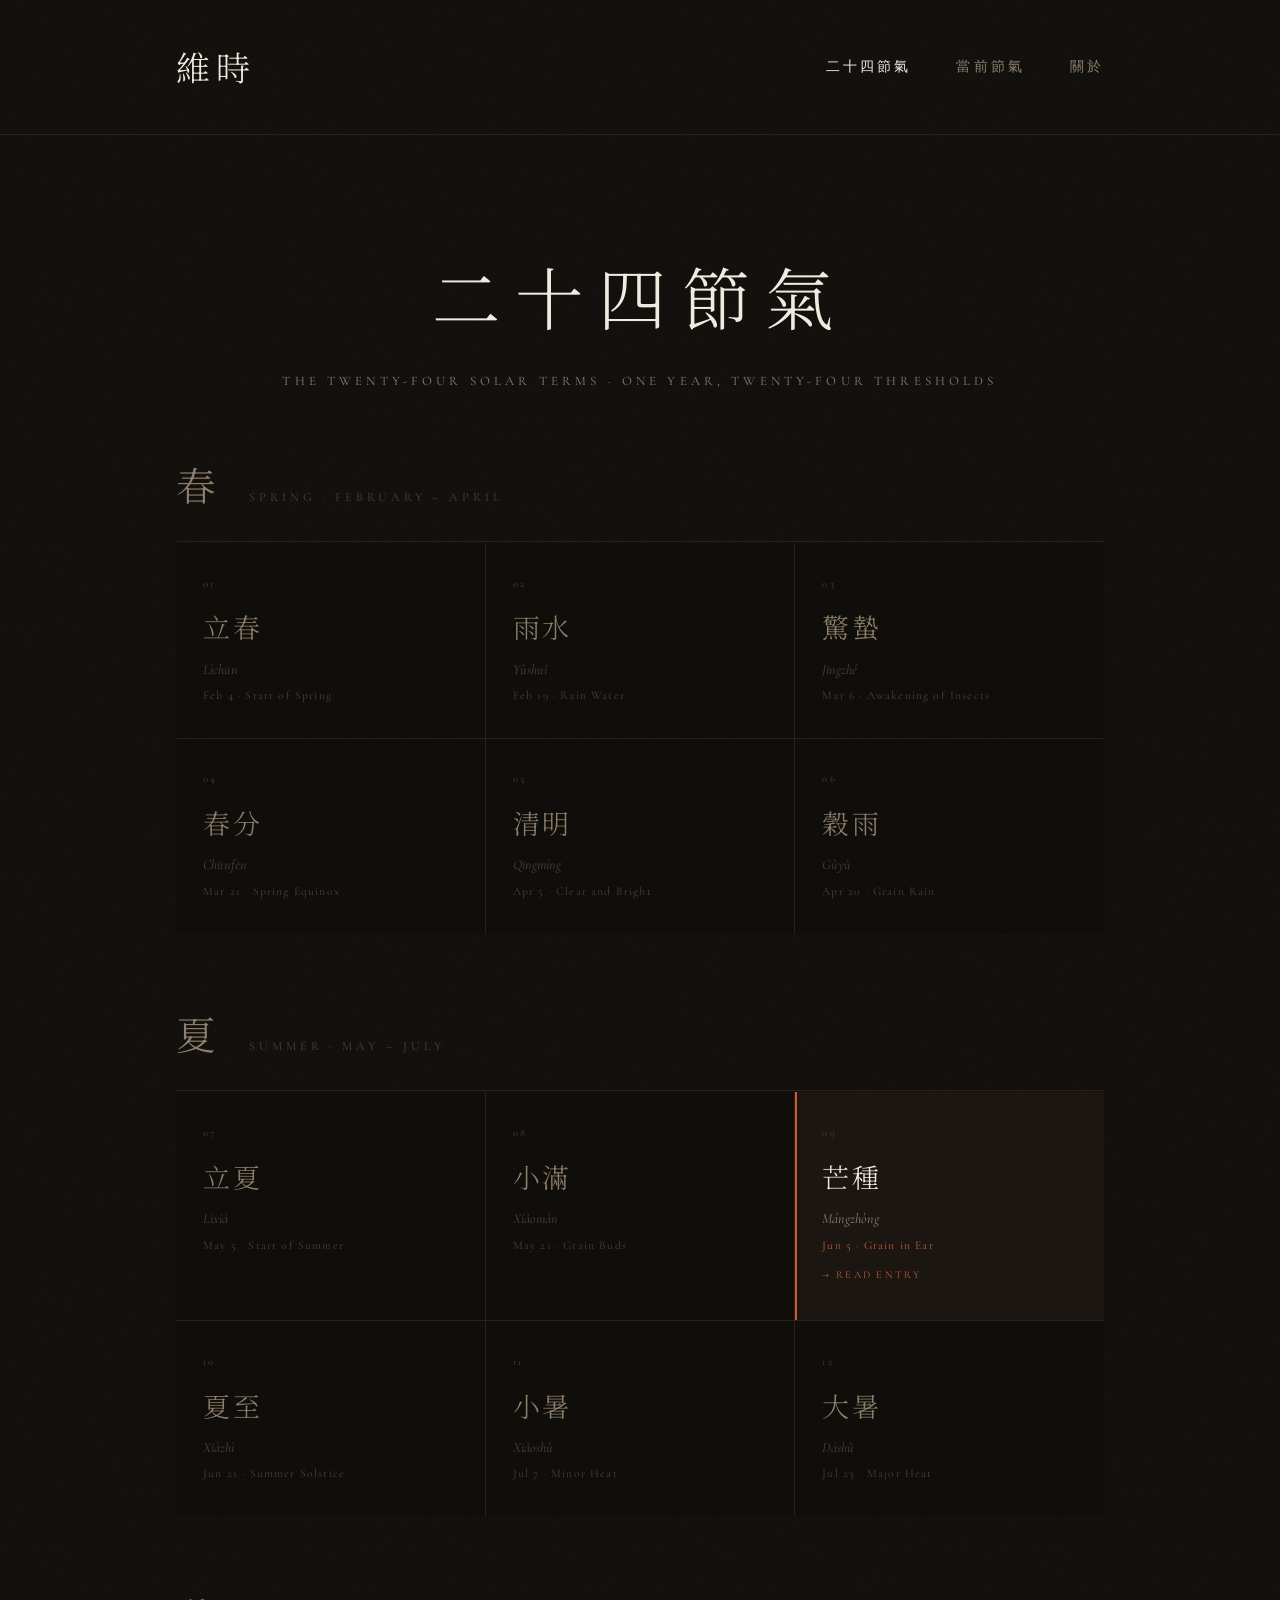
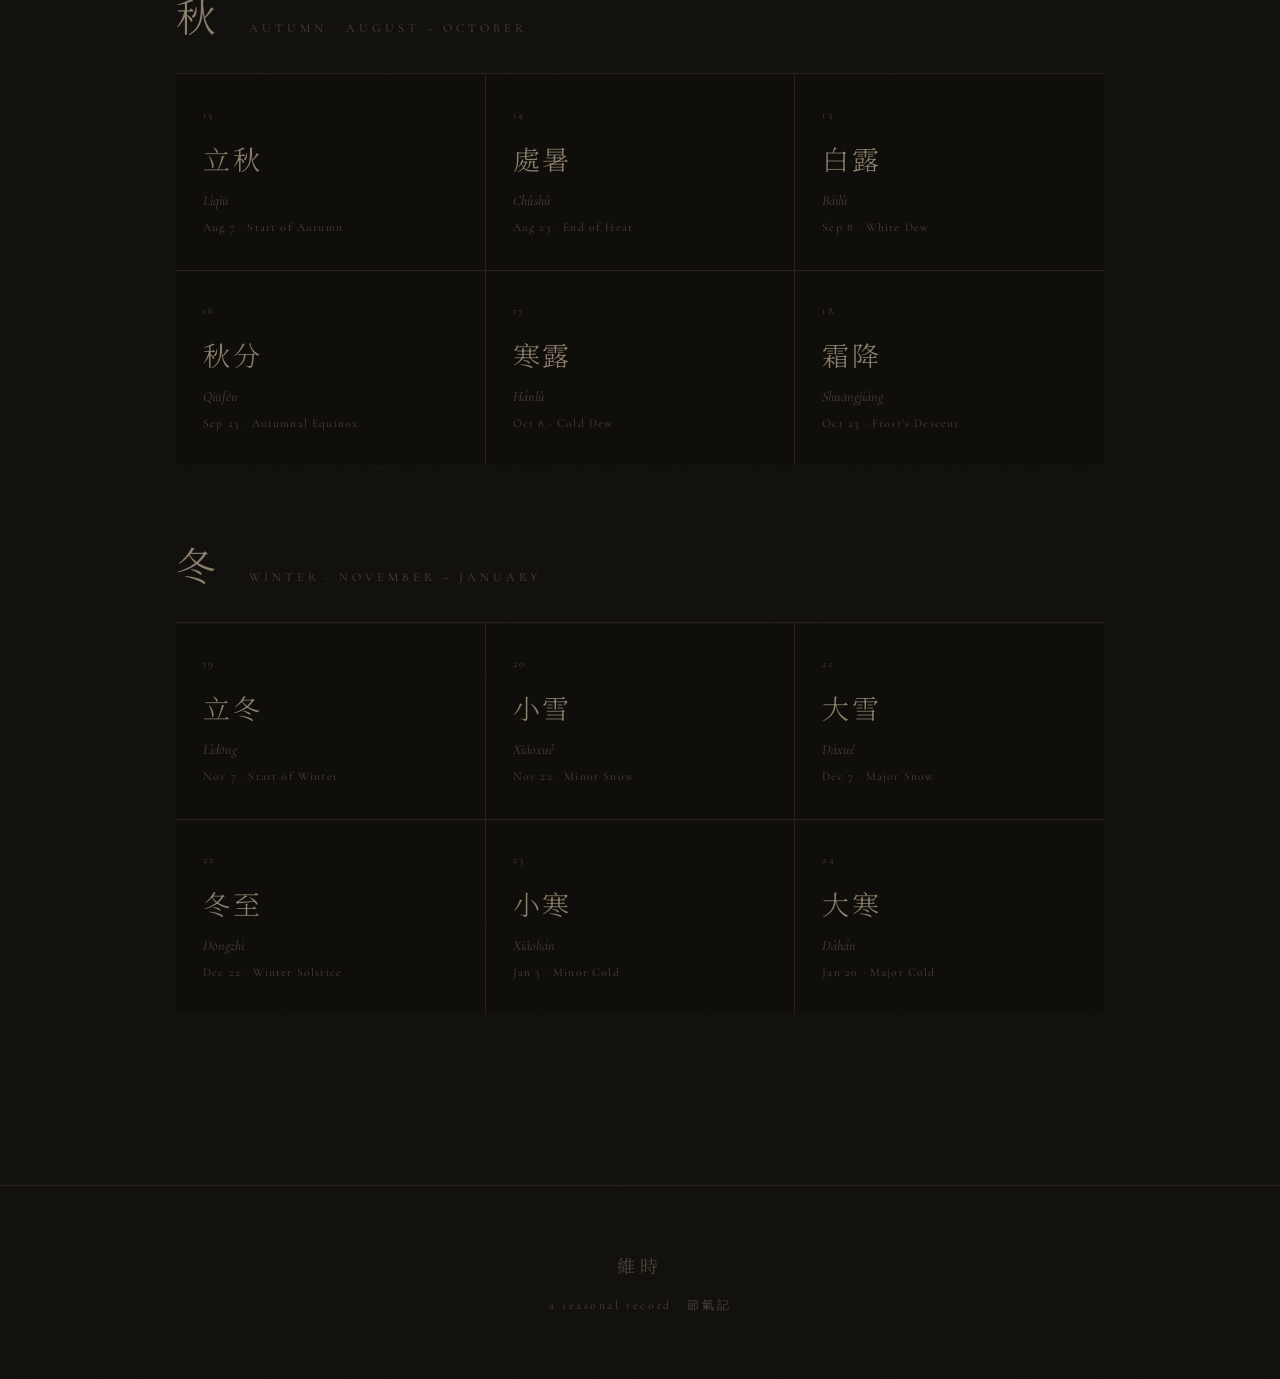
==== jieqi.html @ 2a34533d "found: 維時 — founding build of the seasonal almanac site Landing page, 芒種 entry (duck congee, TCM not" ====
<!DOCTYPE html>
<html lang="zh-Hant">
<head>
  <meta charset="UTF-8">
  <meta name="viewport" content="width=device-width, initial-scale=1.0">
  <title>二十四節氣 — 維時</title>
  <link rel="preconnect" href="https://fonts.googleapis.com">
  <link rel="preconnect" href="https://fonts.gstatic.com" crossorigin>
  <link href="https://fonts.googleapis.com/css2?family=Cormorant+Garamond:ital,wght@0,300;0,400;0,600;1,300;1,400;1,600&family=Noto+Serif+SC:wght@300;400&display=swap" rel="stylesheet">
  <link rel="stylesheet" href="css/main.css">
</head>
<body>

  <header class="site-header">
    <div class="site-header__inner">
      <a href="index.html" class="site-logo">維時</a>
      <nav class="site-nav">
        <a href="jieqi.html" class="active">二十四節氣</a>
        <a href="mangzhong.html">當前節氣</a>
        <a href="#">關於</a>
      </nav>
    </div>
  </header>

  <main>
    <div class="container--wide">

      <div class="jieqi-page-header">
        <h1>二十四節氣</h1>
        <div class="jieqi-page-header-sub">The twenty-four solar terms &middot; one year, twenty-four thresholds</div>
      </div>

      <div class="jieqi-index">

        <!-- SPRING -->
        <div class="season-block">
          <div class="season-block__header">
            <span class="season-block__zh">春</span>
            <span class="season-block__en">Spring &middot; February – April</span>
          </div>
          <div class="jieqi-grid">

            <div class="jieqi-item jieqi-item--quiet">
              <div class="jieqi-item__num">01</div>
              <span class="jieqi-item__zh">立春</span>
              <span class="jieqi-item__pinyin">Lìchūn</span>
              <span class="jieqi-item__date">Feb 4 &middot; Start of Spring</span>
            </div>

            <div class="jieqi-item jieqi-item--quiet">
              <div class="jieqi-item__num">02</div>
              <span class="jieqi-item__zh">雨水</span>
              <span class="jieqi-item__pinyin">Yǔshuǐ</span>
              <span class="jieqi-item__date">Feb 19 &middot; Rain Water</span>
            </div>

            <div class="jieqi-item jieqi-item--quiet">
              <div class="jieqi-item__num">03</div>
              <span class="jieqi-item__zh">驚蟄</span>
              <span class="jieqi-item__pinyin">Jīngzhé</span>
              <span class="jieqi-item__date">Mar 6 &middot; Awakening of Insects</span>
            </div>

            <div class="jieqi-item jieqi-item--quiet">
              <div class="jieqi-item__num">04</div>
              <span class="jieqi-item__zh">春分</span>
              <span class="jieqi-item__pinyin">Chūnfēn</span>
              <span class="jieqi-item__date">Mar 21 &middot; Spring Equinox</span>
            </div>

            <div class="jieqi-item jieqi-item--quiet">
              <div class="jieqi-item__num">05</div>
              <span class="jieqi-item__zh">清明</span>
              <span class="jieqi-item__pinyin">Qīngmíng</span>
              <span class="jieqi-item__date">Apr 5 &middot; Clear and Bright</span>
            </div>

            <div class="jieqi-item jieqi-item--quiet">
              <div class="jieqi-item__num">06</div>
              <span class="jieqi-item__zh">穀雨</span>
              <span class="jieqi-item__pinyin">Gǔyǔ</span>
              <span class="jieqi-item__date">Apr 20 &middot; Grain Rain</span>
            </div>

          </div>
        </div>

        <!-- SUMMER -->
        <div class="season-block">
          <div class="season-block__header">
            <span class="season-block__zh">夏</span>
            <span class="season-block__en">Summer &middot; May – July</span>
          </div>
          <div class="jieqi-grid">

            <div class="jieqi-item jieqi-item--quiet">
              <div class="jieqi-item__num">07</div>
              <span class="jieqi-item__zh">立夏</span>
              <span class="jieqi-item__pinyin">Lìxià</span>
              <span class="jieqi-item__date">May 5 &middot; Start of Summer</span>
            </div>

            <div class="jieqi-item jieqi-item--quiet">
              <div class="jieqi-item__num">08</div>
              <span class="jieqi-item__zh">小滿</span>
              <span class="jieqi-item__pinyin">Xiǎomǎn</span>
              <span class="jieqi-item__date">May 21 &middot; Grain Buds</span>
            </div>

            <!-- CURRENT — has entry -->
            <a href="mangzhong.html" class="jieqi-item jieqi-item--active">
              <div class="jieqi-item__num">09</div>
              <span class="jieqi-item__zh">芒種</span>
              <span class="jieqi-item__pinyin">Mángzhòng</span>
              <span class="jieqi-item__date">Jun 5 &middot; Grain in Ear</span>
              <span class="jieqi-item__badge">&#x2192; read entry</span>
            </a>

            <div class="jieqi-item jieqi-item--quiet">
              <div class="jieqi-item__num">10</div>
              <span class="jieqi-item__zh">夏至</span>
              <span class="jieqi-item__pinyin">Xiàzhì</span>
              <span class="jieqi-item__date">Jun 21 &middot; Summer Solstice</span>
            </div>

            <div class="jieqi-item jieqi-item--quiet">
              <div class="jieqi-item__num">11</div>
              <span class="jieqi-item__zh">小暑</span>
              <span class="jieqi-item__pinyin">Xiǎoshǔ</span>
              <span class="jieqi-item__date">Jul 7 &middot; Minor Heat</span>
            </div>

            <div class="jieqi-item jieqi-item--quiet">
              <div class="jieqi-item__num">12</div>
              <span class="jieqi-item__zh">大暑</span>
              <span class="jieqi-item__pinyin">Dàshǔ</span>
              <span class="jieqi-item__date">Jul 23 &middot; Major Heat</span>
            </div>

          </div>
        </div>

        <!-- AUTUMN -->
        <div class="season-block">
          <div class="season-block__header">
            <span class="season-block__zh">秋</span>
            <span class="season-block__en">Autumn &middot; August – October</span>
          </div>
          <div class="jieqi-grid">

            <div class="jieqi-item jieqi-item--quiet">
              <div class="jieqi-item__num">13</div>
              <span class="jieqi-item__zh">立秋</span>
              <span class="jieqi-item__pinyin">Lìqiū</span>
              <span class="jieqi-item__date">Aug 7 &middot; Start of Autumn</span>
            </div>

            <div class="jieqi-item jieqi-item--quiet">
              <div class="jieqi-item__num">14</div>
              <span class="jieqi-item__zh">處暑</span>
              <span class="jieqi-item__pinyin">Chǔshǔ</span>
              <span class="jieqi-item__date">Aug 23 &middot; End of Heat</span>
            </div>

            <div class="jieqi-item jieqi-item--quiet">
              <div class="jieqi-item__num">15</div>
              <span class="jieqi-item__zh">白露</span>
              <span class="jieqi-item__pinyin">Báilù</span>
              <span class="jieqi-item__date">Sep 8 &middot; White Dew</span>
            </div>

            <div class="jieqi-item jieqi-item--quiet">
              <div class="jieqi-item__num">16</div>
              <span class="jieqi-item__zh">秋分</span>
              <span class="jieqi-item__pinyin">Qiūfēn</span>
              <span class="jieqi-item__date">Sep 23 &middot; Autumnal Equinox</span>
            </div>

            <div class="jieqi-item jieqi-item--quiet">
              <div class="jieqi-item__num">17</div>
              <span class="jieqi-item__zh">寒露</span>
              <span class="jieqi-item__pinyin">Hánlù</span>
              <span class="jieqi-item__date">Oct 8 &middot; Cold Dew</span>
            </div>

            <div class="jieqi-item jieqi-item--quiet">
              <div class="jieqi-item__num">18</div>
              <span class="jieqi-item__zh">霜降</span>
              <span class="jieqi-item__pinyin">Shuāngjiàng</span>
              <span class="jieqi-item__date">Oct 23 &middot; Frost's Descent</span>
            </div>

          </div>
        </div>

        <!-- WINTER -->
        <div class="season-block">
          <div class="season-block__header">
            <span class="season-block__zh">冬</span>
            <span class="season-block__en">Winter &middot; November – January</span>
          </div>
          <div class="jieqi-grid">

            <div class="jieqi-item jieqi-item--quiet">
              <div class="jieqi-item__num">19</div>
              <span class="jieqi-item__zh">立冬</span>
              <span class="jieqi-item__pinyin">Lìdōng</span>
              <span class="jieqi-item__date">Nov 7 &middot; Start of Winter</span>
            </div>

            <div class="jieqi-item jieqi-item--quiet">
              <div class="jieqi-item__num">20</div>
              <span class="jieqi-item__zh">小雪</span>
              <span class="jieqi-item__pinyin">Xiǎoxuě</span>
              <span class="jieqi-item__date">Nov 22 &middot; Minor Snow</span>
            </div>

            <div class="jieqi-item jieqi-item--quiet">
              <div class="jieqi-item__num">21</div>
              <span class="jieqi-item__zh">大雪</span>
              <span class="jieqi-item__pinyin">Dàxuě</span>
              <span class="jieqi-item__date">Dec 7 &middot; Major Snow</span>
            </div>

            <div class="jieqi-item jieqi-item--quiet">
              <div class="jieqi-item__num">22</div>
              <span class="jieqi-item__zh">冬至</span>
              <span class="jieqi-item__pinyin">Dōngzhì</span>
              <span class="jieqi-item__date">Dec 22 &middot; Winter Solstice</span>
            </div>

            <div class="jieqi-item jieqi-item--quiet">
              <div class="jieqi-item__num">23</div>
              <span class="jieqi-item__zh">小寒</span>
              <span class="jieqi-item__pinyin">Xiǎohán</span>
              <span class="jieqi-item__date">Jan 5 &middot; Minor Cold</span>
            </div>

            <div class="jieqi-item jieqi-item--quiet">
              <div class="jieqi-item__num">24</div>
              <span class="jieqi-item__zh">大寒</span>
              <span class="jieqi-item__pinyin">Dàhán</span>
              <span class="jieqi-item__date">Jan 20 &middot; Major Cold</span>
            </div>

          </div>
        </div>

      </div>
    </div>
  </main>

  <footer class="site-footer">
    <span class="site-footer__chinese">維時</span>
    <p class="site-footer__text">a seasonal record &middot; 節氣記</p>
  </footer>

</body>
</html>
---- css/main.css ----
@import url('https://fonts.googleapis.com/css2?family=Cormorant+Garamond:ital,wght@0,300;0,400;0,600;1,300;1,400;1,600&family=Noto+Serif+SC:wght@300;400&display=swap');

*, *::before, *::after {
  box-sizing: border-box;
  margin: 0;
  padding: 0;
}

:root {
  --bg:          #0f0d0a;
  --bg-raised:   #1a1510;
  --bg-surface:  #221c13;
  --text:        #f0ebe1;
  --text-muted:  #8a7d6a;
  --text-quiet:  #4a4035;
  --accent:      #c85a35;
  --accent-deep: #8B1A1A;
  --rule:        #2a2018;
  --font-latin:  'Cormorant Garamond', 'Times New Roman', Georgia, serif;
  --font-zh:     'Noto Serif SC', 'STSong', 'SimSun', serif;
}

html {
  font-size: 18px;
  scroll-behavior: smooth;
}

body {
  background-color: var(--bg);
  color: var(--text);
  font-family: var(--font-latin);
  font-weight: 400;
  line-height: 1.8;
  min-height: 100vh;
  overflow-x: hidden;
  animation: pageIn 0.55s ease both;
}

@keyframes pageIn {
  from { opacity: 0; transform: translateY(10px); }
  to   { opacity: 1; transform: translateY(0); }
}

/* grain overlay — css svg turbulence, no JS required */
body::after {
  content: '';
  position: fixed;
  inset: 0;
  pointer-events: none;
  z-index: 9999;
  background-image: url("data:image/svg+xml,%3Csvg xmlns='http://www.w3.org/2000/svg' width='250' height='250'%3E%3Cfilter id='n'%3E%3CfeTurbulence type='fractalNoise' baseFrequency='0.8' numOctaves='4' stitchTiles='stitch'/%3E%3CfeColorMatrix type='saturate' values='0'/%3E%3C/filter%3E%3Crect width='250' height='250' filter='url(%23n)'/%3E%3C/svg%3E");
  background-size: 250px 250px;
  opacity: 0.048;
  mix-blend-mode: overlay;
}

a { color: inherit; text-decoration: none; }

/* ── LAYOUT ─────────────────────────────────── */

.container {
  max-width: 700px;
  margin: 0 auto;
  padding: 0 2rem;
}

.container--wide {
  max-width: 1000px;
  margin: 0 auto;
  padding: 0 2rem;
}

/* ── SITE HEADER ─────────────────────────────── */

.site-header {
  padding: 2rem 0;
  border-bottom: 1px solid var(--rule);
}

.site-header__inner {
  display: flex;
  align-items: center;
  justify-content: space-between;
  max-width: 1000px;
  margin: 0 auto;
  padding: 0 2rem;
}

.site-logo {
  font-family: var(--font-zh);
  font-weight: 300;
  font-size: 1.9rem;
  letter-spacing: 0.18em;
  color: var(--text);
  transition: opacity 0.2s;
}
.site-logo:hover { opacity: 0.65; }

.site-nav {
  display: flex;
  gap: 2.5rem;
  align-items: center;
}

.site-nav a {
  color: var(--text-muted);
  font-size: 0.78rem;
  letter-spacing: 0.22em;
  text-transform: lowercase;
  transition: color 0.2s;
}
.site-nav a:hover,
.site-nav a.active { color: var(--text); }

/* ── HERO ────────────────────────────────────── */

.hero {
  min-height: 88vh;
  display: flex;
  flex-direction: column;
  align-items: center;
  justify-content: center;
  text-align: center;
  padding: 6rem 2rem;
}

.hero-logotype {
  font-family: var(--font-zh);
  font-weight: 300;
  font-size: clamp(5.5rem, 16vw, 10rem);
  letter-spacing: 0.28em;
  line-height: 1;
  color: var(--text);
  margin-bottom: 1.75rem;
}

.hero-sub {
  font-family: var(--font-latin);
  font-style: italic;
  font-weight: 300;
  font-size: 1.05rem;
  letter-spacing: 0.42em;
  color: var(--text-muted);
  margin-bottom: 0.45rem;
}

.hero-gloss {
  font-size: 0.7rem;
  letter-spacing: 0.32em;
  text-transform: uppercase;
  color: var(--text-quiet);
}

.hero-spine {
  width: 1px;
  height: 5rem;
  background: linear-gradient(to bottom, transparent, var(--rule), transparent);
  margin: 3.5rem auto;
}

.hero-term-now {
  font-size: 0.65rem;
  letter-spacing: 0.35em;
  text-transform: uppercase;
  color: var(--text-quiet);
  margin-bottom: 0.8rem;
}

.hero-term-chinese {
  font-family: var(--font-zh);
  font-weight: 300;
  font-size: 1.9rem;
  letter-spacing: 0.22em;
  color: var(--accent);
  margin-bottom: 0.4rem;
}

.hero-term-pinyin {
  font-style: italic;
  font-size: 0.92rem;
  color: var(--text-muted);
  letter-spacing: 0.1em;
}

/* ── TREE WINDOW ─────────────────────────────── */

.tree-window-wrap {
  margin: 5rem auto;
  max-width: 360px;
  width: 100%;
}

.tree-window {
  position: relative;
  border: 1px solid var(--rule);
  aspect-ratio: 3 / 4;
  overflow: hidden;
  background: var(--bg-raised);
}

.tree-window::before {
  content: '';
  position: absolute;
  inset: 10px;
  border: 1px solid var(--rule);
  pointer-events: none;
  z-index: 2;
  opacity: 0.5;
}

.tree-window__svg {
  width: 100%;
  height: 100%;
  display: block;
}

.tree-window__caption {
  text-align: center;
  margin-top: 1rem;
  font-size: 0.7rem;
  letter-spacing: 0.22em;
  color: var(--text-quiet);
  font-style: italic;
}

/* ── ENTRY EXCERPT ───────────────────────────── */

.entry-excerpt-wrap {
  text-align: center;
  max-width: 580px;
  margin: 0 auto 5rem;
}

.entry-excerpt-label {
  font-size: 0.65rem;
  letter-spacing: 0.38em;
  text-transform: uppercase;
  color: var(--accent);
  margin-bottom: 2rem;
}

.entry-excerpt-text {
  font-size: 1.2rem;
  font-weight: 300;
  font-style: italic;
  line-height: 2.05;
  color: var(--text);
  margin-bottom: 2.5rem;
}

.cta-link {
  display: inline-block;
  font-size: 0.75rem;
  letter-spacing: 0.3em;
  text-transform: lowercase;
  color: var(--accent);
  border-bottom: 1px solid transparent;
  padding-bottom: 2px;
  transition: border-color 0.25s;
}
.cta-link:hover { border-color: var(--accent); }

/* ── TERM NAVIGATION ─────────────────────────── */

.term-nav {
  border-top: 1px solid var(--rule);
  padding: 2.5rem 0;
}

.term-nav__inner {
  display: grid;
  grid-template-columns: 1fr auto 1fr;
  align-items: center;
  gap: 1rem;
  max-width: 1000px;
  margin: 0 auto;
  padding: 0 2rem;
}

.term-nav__prev,
.term-nav__next {
  display: flex;
  align-items: center;
  gap: 0.8rem;
  font-size: 0.82rem;
  letter-spacing: 0.08em;
  color: var(--text-muted);
  transition: color 0.2s;
}
.term-nav__next { justify-content: flex-end; }

.term-nav__prev:hover,
.term-nav__next:hover { color: var(--text); }

.term-nav__arrow {
  font-size: 1.1rem;
  color: var(--text-quiet);
}

.term-nav__chinese {
  font-family: var(--font-zh);
  font-size: 1.1rem;
  display: block;
  margin-bottom: 0.1rem;
}

.term-nav__label {
  font-size: 0.62rem;
  letter-spacing: 0.25em;
  text-transform: uppercase;
  color: var(--text-quiet);
}

.term-nav__center a {
  font-size: 0.62rem;
  letter-spacing: 0.32em;
  text-transform: uppercase;
  color: var(--text-quiet);
  transition: color 0.2s;
  text-align: center;
  display: block;
}
.term-nav__center a:hover { color: var(--text-muted); }

/* ── SITE FOOTER ─────────────────────────────── */

.site-footer {
  border-top: 1px solid var(--rule);
  padding: 3.5rem 0;
  text-align: center;
}

.site-footer__chinese {
  font-family: var(--font-zh);
  font-size: 1rem;
  letter-spacing: 0.3em;
  color: var(--text-quiet);
  display: block;
  margin-bottom: 0.75rem;
}

.site-footer__text {
  font-size: 0.65rem;
  letter-spacing: 0.22em;
  color: var(--text-quiet);
}

/* ── ENTRY PAGE HEADER ───────────────────────── */

.entry-page-header {
  padding: 5.5rem 0 4rem;
  text-align: center;
}

.entry-term-num {
  font-size: 0.62rem;
  letter-spacing: 0.38em;
  text-transform: uppercase;
  color: var(--text-quiet);
  margin-bottom: 1.6rem;
}

.entry-term-name {
  font-family: var(--font-zh);
  font-weight: 300;
  font-size: clamp(3.5rem, 10vw, 6rem);
  letter-spacing: 0.22em;
  line-height: 1;
  margin-bottom: 1rem;
}

.entry-term-pinyin {
  font-style: italic;
  font-size: 1.1rem;
  color: var(--text-muted);
  letter-spacing: 0.18em;
  margin-bottom: 0.3rem;
}

.entry-term-english {
  font-size: 0.72rem;
  letter-spacing: 0.32em;
  text-transform: uppercase;
  color: var(--text-quiet);
}

.entry-meta-row {
  display: flex;
  align-items: center;
  justify-content: center;
  gap: 1rem;
  margin-top: 2.5rem;
  font-size: 0.78rem;
  letter-spacing: 0.1em;
  color: var(--text-muted);
  flex-wrap: wrap;
}

.meta-sep {
  display: inline-block;
  width: 3px;
  height: 3px;
  border-radius: 50%;
  background: var(--text-quiet);
  margin: 0 0.25rem;
  vertical-align: middle;
}

.entry-meta-row em {
  font-style: italic;
  color: var(--text-quiet);
}

/* ── ENTRY BODY ──────────────────────────────── */

.entry-body {
  padding: 1rem 0 5rem;
}

.entry-body p {
  font-size: 1.12rem;
  line-height: 2.05;
  color: var(--text);
  margin-bottom: 1.65rem;
  font-weight: 300;
}

.entry-body > p:first-of-type::first-letter {
  font-family: var(--font-zh);
  font-size: 4rem;
  line-height: 0.72;
  float: left;
  margin-right: 0.06em;
  margin-top: 0.2em;
  color: var(--accent);
}

.section-label {
  font-size: 0.62rem;
  letter-spacing: 0.42em;
  text-transform: uppercase;
  color: var(--accent);
  display: flex;
  align-items: center;
  gap: 1.5rem;
  margin: 3.5rem 0 2rem;
}

.section-label::after {
  content: '';
  flex: 1;
  height: 1px;
  background: var(--rule);
}

/* ── RECIPE BLOCK ────────────────────────────── */

.recipe {
  border: 1px solid var(--rule);
  padding: 2.75rem;
  margin: 2rem 0 3rem;
  background: var(--bg-raised);
  position: relative;
}

.recipe__label {
  position: absolute;
  top: -0.58rem;
  left: 2rem;
  background: var(--bg-raised);
  padding: 0 0.75rem;
  font-size: 0.62rem;
  letter-spacing: 0.32em;
  text-transform: uppercase;
  color: var(--accent);
}

.recipe__title-zh {
  font-family: var(--font-zh);
  font-weight: 300;
  font-size: 1.7rem;
  letter-spacing: 0.12em;
  margin-bottom: 0.2rem;
}

.recipe__title-en {
  font-style: italic;
  font-size: 0.95rem;
  color: var(--text-muted);
  margin-bottom: 0.2rem;
}

.recipe__yield {
  font-size: 0.7rem;
  letter-spacing: 0.18em;
  color: var(--text-quiet);
  margin-bottom: 2.25rem;
}

.recipe hr {
  height: 1px;
  background: var(--rule);
  border: none;
  margin: 1.75rem 0;
}

.recipe__subhead {
  font-size: 0.62rem;
  letter-spacing: 0.32em;
  text-transform: uppercase;
  color: var(--text-quiet);
  margin-bottom: 1rem;
}

.recipe-ingredients {
  list-style: none;
  margin-bottom: 0.25rem;
}

.recipe-ingredients li {
  display: flex;
  justify-content: space-between;
  align-items: baseline;
  padding: 0.55rem 0;
  border-bottom: 1px solid var(--rule);
  font-size: 0.95rem;
}
.recipe-ingredients li:last-child { border-bottom: none; }

.ingredient-qty {
  color: var(--text-muted);
  font-style: italic;
  font-size: 0.85rem;
  text-align: right;
  margin-left: 1rem;
}

.recipe-method {
  list-style: none;
  counter-reset: steps;
}

.recipe-method li {
  counter-increment: steps;
  display: flex;
  gap: 1.25rem;
  margin-bottom: 1.1rem;
  font-size: 0.95rem;
  line-height: 1.8;
}

.recipe-method li::before {
  content: counter(steps);
  font-size: 0.7rem;
  color: var(--accent);
  letter-spacing: 0.05em;
  padding-top: 0.22rem;
  flex-shrink: 0;
  min-width: 1rem;
  text-align: right;
}

.recipe__tcm {
  margin-top: 2rem;
  padding-top: 1.5rem;
  border-top: 1px solid var(--rule);
}

.recipe__tcm-label {
  font-size: 0.6rem;
  letter-spacing: 0.32em;
  text-transform: uppercase;
  color: var(--text-quiet);
  margin-bottom: 0.6rem;
}

.recipe__tcm p {
  font-size: 0.9rem;
  color: var(--text-muted);
  font-style: italic;
  line-height: 1.8;
}

/* ── TAGS ────────────────────────────────────── */

.entry-tags {
  padding-top: 2.5rem;
  border-top: 1px solid var(--rule);
  margin-top: 1.5rem;
  display: flex;
  flex-wrap: wrap;
  gap: 0.5rem;
}

.entry-tag {
  font-size: 0.65rem;
  letter-spacing: 0.18em;
  text-transform: lowercase;
  color: var(--text-muted);
  border: 1px solid var(--rule);
  padding: 0.3rem 0.8rem;
  transition: all 0.2s;
}
.entry-tag:hover {
  color: var(--text);
  border-color: var(--text-quiet);
}

/* ── JIEQI INDEX ─────────────────────────────── */

.jieqi-page-header {
  padding: 5.5rem 0 3rem;
  text-align: center;
}

.jieqi-page-header h1 {
  font-family: var(--font-zh);
  font-weight: 300;
  font-size: clamp(2.2rem, 6vw, 3.8rem);
  letter-spacing: 0.22em;
  margin-bottom: 0.75rem;
}

.jieqi-page-header-sub {
  font-size: 0.72rem;
  letter-spacing: 0.32em;
  text-transform: uppercase;
  color: var(--text-muted);
}

.jieqi-index {
  padding-bottom: 6rem;
}

.season-block {
  margin-bottom: 3.5rem;
}

.season-block__header {
  display: flex;
  align-items: baseline;
  gap: 1.5rem;
  padding-bottom: 1.25rem;
  margin-bottom: 1px;
  border-bottom: 1px solid var(--rule);
}

.season-block__zh {
  font-family: var(--font-zh);
  font-weight: 300;
  font-size: 2.2rem;
  letter-spacing: 0.15em;
  color: var(--text-muted);
}

.season-block__en {
  font-size: 0.68rem;
  letter-spacing: 0.32em;
  text-transform: uppercase;
  color: var(--text-quiet);
}

.jieqi-grid {
  display: grid;
  grid-template-columns: repeat(3, 1fr);
  gap: 1px;
  background: var(--rule);
}

@media (max-width: 520px) {
  .jieqi-grid { grid-template-columns: repeat(2, 1fr); }
}

.jieqi-item {
  background: var(--bg);
  padding: 1.75rem 1.5rem;
  display: block;
  transition: background 0.2s;
  position: relative;
}

a.jieqi-item:hover { background: var(--bg-raised); }

.jieqi-item--active {
  background: var(--bg-raised);
}

.jieqi-item--active::after {
  content: '';
  position: absolute;
  top: 0; left: 0; bottom: 0;
  width: 2px;
  background: var(--accent);
}

.jieqi-item__num {
  font-size: 0.58rem;
  letter-spacing: 0.22em;
  color: var(--text-quiet);
  margin-bottom: 0.55rem;
}

.jieqi-item__zh {
  font-family: var(--font-zh);
  font-weight: 300;
  font-size: 1.5rem;
  letter-spacing: 0.1em;
  display: block;
  margin-bottom: 0.25rem;
}

.jieqi-item--active .jieqi-item__zh { color: var(--text); }
.jieqi-item--quiet .jieqi-item__zh   { color: var(--text-muted); }

.jieqi-item__pinyin {
  font-style: italic;
  font-size: 0.78rem;
  display: block;
  margin-bottom: 0.2rem;
}

.jieqi-item--active .jieqi-item__pinyin { color: var(--text-muted); }
.jieqi-item--quiet .jieqi-item__pinyin  { color: var(--text-quiet); }

.jieqi-item__date {
  font-size: 0.65rem;
  letter-spacing: 0.1em;
  color: var(--text-quiet);
  display: block;
}

.jieqi-item--active .jieqi-item__date { color: var(--accent); }

.jieqi-item__badge {
  display: inline-block;
  margin-top: 0.6rem;
  font-size: 0.58rem;
  letter-spacing: 0.22em;
  text-transform: uppercase;
  color: var(--accent);
}

/* ── SCROLLBAR ───────────────────────────────── */
::-webkit-scrollbar { width: 3px; }
::-webkit-scrollbar-track { background: var(--bg); }
::-webkit-scrollbar-thumb { background: var(--rule); }

::selection {
  background: rgba(139, 26, 26, 0.38);
  color: var(--text);
}

/* ── RESPONSIVE ──────────────────────────────── */
@media (max-width: 600px) {
  .site-nav { gap: 1.5rem; }
  .recipe { padding: 2rem 1.5rem; }
  .entry-page-header { padding: 3.5rem 0 2.5rem; }
  .hero { padding: 4rem 2rem; }
  .term-nav__inner { grid-template-columns: 1fr 1fr; }
  .term-nav__center { display: none; }
}
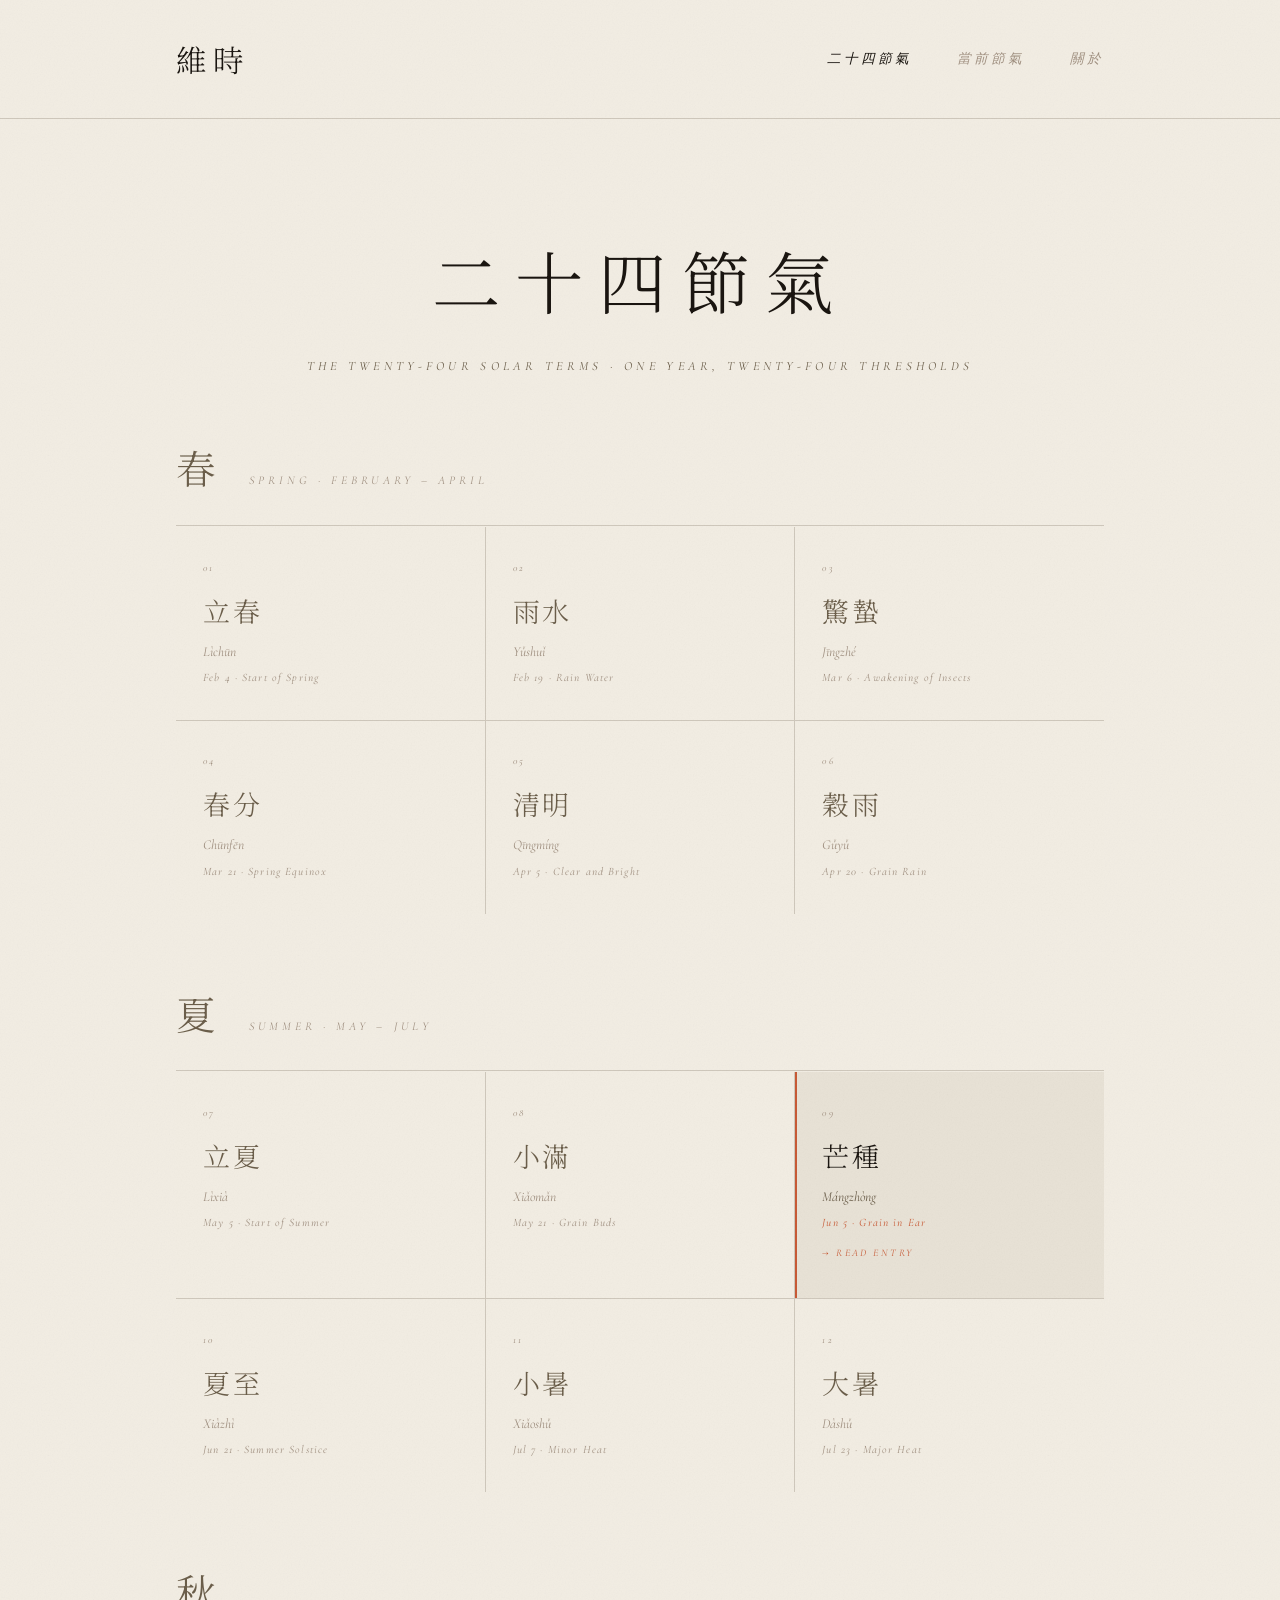
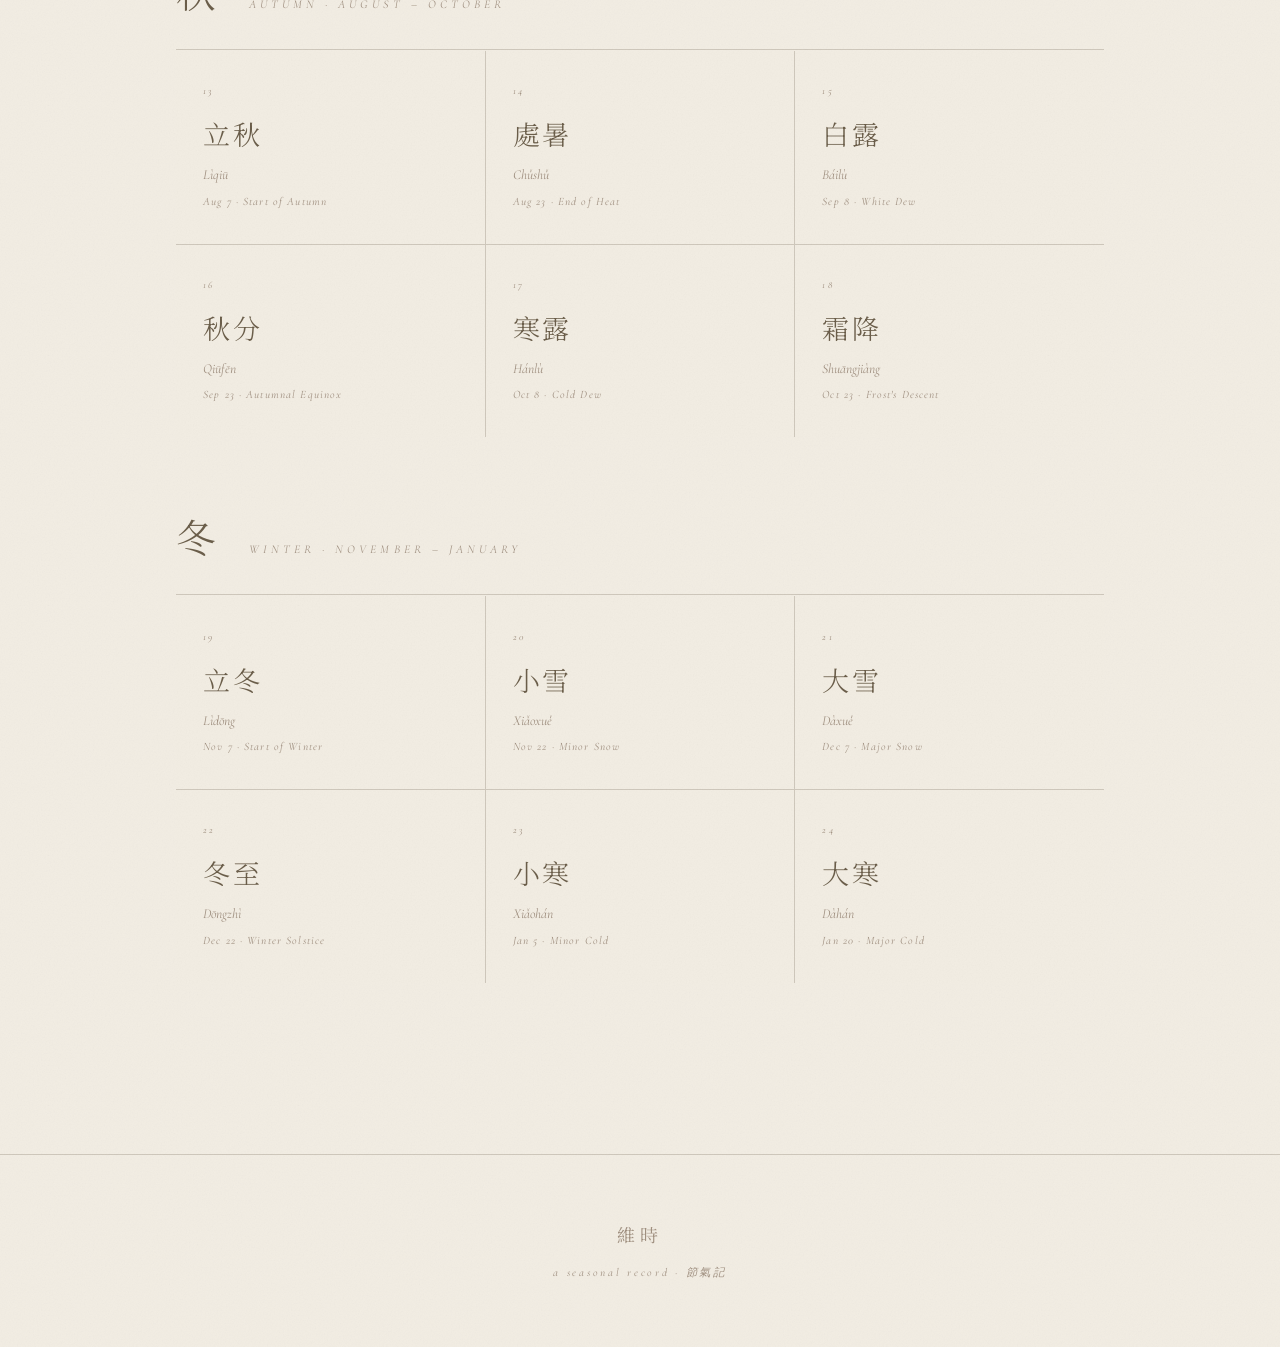
==== commit f37c5a16: "Redesign: warm cream editorial aesthetic from dark lacquer Complete visual pivot based on Vivian's r" ====
--- a/jieqi.html
+++ b/jieqi.html
@@ -256,4 +256,4 @@
   </footer>
 
 </body>
-</html>
+</html>
--- a/css/main.css
+++ b/css/main.css
@@ -7,15 +7,14 @@
 }
 
 :root {
-  --bg:          #0f0d0a;
-  --bg-raised:   #1a1510;
-  --bg-surface:  #221c13;
-  --text:        #f0ebe1;
-  --text-muted:  #8a7d6a;
-  --text-quiet:  #4a4035;
+  --bg:          #f2ede3;
+  --bg-raised:   #e8e2d6;
+  --bg-surface:  #ddd7ca;
+  --text:        #1a1510;
+  --text-muted:  #6b5e4a;
+  --text-quiet:  #a09080;
   --accent:      #c85a35;
-  --accent-deep: #8B1A1A;
-  --rule:        #2a2018;
+  --rule:        #cfc8bc;
   --font-latin:  'Cormorant Garamond', 'Times New Roman', Georgia, serif;
   --font-zh:     'Noto Serif SC', 'STSong', 'SimSun', serif;
 }
@@ -37,21 +36,21 @@
 }
 
 @keyframes pageIn {
-  from { opacity: 0; transform: translateY(10px); }
+  from { opacity: 0; transform: translateY(8px); }
   to   { opacity: 1; transform: translateY(0); }
 }
 
-/* grain overlay — css svg turbulence, no JS required */
+/* paper grain — css svg turbulence, multiply blend darkens light ground */
 body::after {
   content: '';
   position: fixed;
   inset: 0;
   pointer-events: none;
   z-index: 9999;
-  background-image: url("data:image/svg+xml,%3Csvg xmlns='http://www.w3.org/2000/svg' width='250' height='250'%3E%3Cfilter id='n'%3E%3CfeTurbulence type='fractalNoise' baseFrequency='0.8' numOctaves='4' stitchTiles='stitch'/%3E%3CfeColorMatrix type='saturate' values='0'/%3E%3C/filter%3E%3Crect width='250' height='250' filter='url(%23n)'/%3E%3C/svg%3E");
+  background-image: url("data:image/svg+xml,%3Csvg xmlns='http://www.w3.org/2000/svg' width='250' height='250'%3E%3Cfilter id='n'%3E%3CfeTurbulence type='fractalNoise' baseFrequency='0.75' numOctaves='4' stitchTiles='stitch'/%3E%3CfeColorMatrix type='saturate' values='0'/%3E%3C/filter%3E%3Crect width='250' height='250' filter='url(%23n)'/%3E%3C/svg%3E");
   background-size: 250px 250px;
-  opacity: 0.048;
-  mix-blend-mode: overlay;
+  opacity: 0.055;
+  mix-blend-mode: multiply;
 }
 
 a { color: inherit; text-decoration: none; }
@@ -73,7 +72,7 @@
 /* ── SITE HEADER ─────────────────────────────── */
 
 .site-header {
-  padding: 2rem 0;
+  padding: 1.75rem 0;
   border-bottom: 1px solid var(--rule);
 }
 
@@ -89,12 +88,12 @@
 .site-logo {
   font-family: var(--font-zh);
   font-weight: 300;
-  font-size: 1.9rem;
-  letter-spacing: 0.18em;
+  font-size: 1.7rem;
+  letter-spacing: 0.2em;
   color: var(--text);
   transition: opacity 0.2s;
 }
-.site-logo:hover { opacity: 0.65; }
+.site-logo:hover { opacity: 0.5; }
 
 .site-nav {
   display: flex;
@@ -103,11 +102,13 @@
 }
 
 .site-nav a {
-  color: var(--text-muted);
-  font-size: 0.78rem;
+  color: var(--text-quiet);
+  font-size: 0.75rem;
   letter-spacing: 0.22em;
   text-transform: lowercase;
   transition: color 0.2s;
+  font-family: var(--font-latin);
+  font-style: italic;
 }
 .site-nav a:hover,
 .site-nav a.active { color: var(--text); }
@@ -115,23 +116,24 @@
 /* ── HERO ────────────────────────────────────── */
 
 .hero {
-  min-height: 88vh;
+  min-height: 86vh;
   display: flex;
   flex-direction: column;
   align-items: center;
   justify-content: center;
   text-align: center;
   padding: 6rem 2rem;
+  position: relative;
 }
 
 .hero-logotype {
   font-family: var(--font-zh);
   font-weight: 300;
-  font-size: clamp(5.5rem, 16vw, 10rem);
-  letter-spacing: 0.28em;
+  font-size: clamp(6rem, 18vw, 11rem);
+  letter-spacing: 0.32em;
   line-height: 1;
   color: var(--text);
-  margin-bottom: 1.75rem;
+  margin-bottom: 2rem;
 }
 
 .hero-sub {
@@ -139,37 +141,37 @@
   font-style: italic;
   font-weight: 300;
   font-size: 1.05rem;
-  letter-spacing: 0.42em;
-  color: var(--text-muted);
-  margin-bottom: 0.45rem;
+  letter-spacing: 0.52em;
+  color: var(--text-muted);
+  margin-bottom: 0.5rem;
 }
 
 .hero-gloss {
-  font-size: 0.7rem;
-  letter-spacing: 0.32em;
+  font-size: 0.68rem;
+  letter-spacing: 0.38em;
   text-transform: uppercase;
   color: var(--text-quiet);
 }
 
 .hero-spine {
   width: 1px;
-  height: 5rem;
+  height: 4.5rem;
   background: linear-gradient(to bottom, transparent, var(--rule), transparent);
   margin: 3.5rem auto;
 }
 
 .hero-term-now {
-  font-size: 0.65rem;
-  letter-spacing: 0.35em;
-  text-transform: uppercase;
-  color: var(--text-quiet);
-  margin-bottom: 0.8rem;
+  font-size: 0.62rem;
+  letter-spacing: 0.38em;
+  text-transform: uppercase;
+  color: var(--text-quiet);
+  margin-bottom: 0.85rem;
 }
 
 .hero-term-chinese {
   font-family: var(--font-zh);
   font-weight: 300;
-  font-size: 1.9rem;
+  font-size: 2rem;
   letter-spacing: 0.22em;
   color: var(--accent);
   margin-bottom: 0.4rem;
@@ -186,7 +188,7 @@
 
 .tree-window-wrap {
   margin: 5rem auto;
-  max-width: 360px;
+  max-width: 340px;
   width: 100%;
 }
 
@@ -205,7 +207,7 @@
   border: 1px solid var(--rule);
   pointer-events: none;
   z-index: 2;
-  opacity: 0.5;
+  opacity: 0.6;
 }
 
 .tree-window__svg {
@@ -217,7 +219,7 @@
 .tree-window__caption {
   text-align: center;
   margin-top: 1rem;
-  font-size: 0.7rem;
+  font-size: 0.68rem;
   letter-spacing: 0.22em;
   color: var(--text-quiet);
   font-style: italic;
@@ -227,32 +229,33 @@
 
 .entry-excerpt-wrap {
   text-align: center;
-  max-width: 580px;
+  max-width: 560px;
   margin: 0 auto 5rem;
 }
 
 .entry-excerpt-label {
-  font-size: 0.65rem;
-  letter-spacing: 0.38em;
+  font-size: 0.62rem;
+  letter-spacing: 0.4em;
   text-transform: uppercase;
   color: var(--accent);
   margin-bottom: 2rem;
 }
 
 .entry-excerpt-text {
-  font-size: 1.2rem;
-  font-weight: 300;
-  font-style: italic;
-  line-height: 2.05;
+  font-size: 1.18rem;
+  font-weight: 300;
+  font-style: italic;
+  line-height: 2.1;
   color: var(--text);
   margin-bottom: 2.5rem;
 }
 
 .cta-link {
   display: inline-block;
-  font-size: 0.75rem;
+  font-size: 0.72rem;
   letter-spacing: 0.3em;
   text-transform: lowercase;
+  font-style: italic;
   color: var(--accent);
   border-bottom: 1px solid transparent;
   padding-bottom: 2px;
@@ -293,7 +296,7 @@
 .term-nav__next:hover { color: var(--text); }
 
 .term-nav__arrow {
-  font-size: 1.1rem;
+  font-size: 1rem;
   color: var(--text-quiet);
 }
 
@@ -305,20 +308,22 @@
 }
 
 .term-nav__label {
-  font-size: 0.62rem;
+  font-size: 0.6rem;
   letter-spacing: 0.25em;
   text-transform: uppercase;
   color: var(--text-quiet);
+  font-style: italic;
 }
 
 .term-nav__center a {
-  font-size: 0.62rem;
-  letter-spacing: 0.32em;
+  font-size: 0.6rem;
+  letter-spacing: 0.34em;
   text-transform: uppercase;
   color: var(--text-quiet);
   transition: color 0.2s;
   text-align: center;
   display: block;
+  font-style: italic;
 }
 .term-nav__center a:hover { color: var(--text-muted); }
 
@@ -340,9 +345,10 @@
 }
 
 .site-footer__text {
-  font-size: 0.65rem;
-  letter-spacing: 0.22em;
-  color: var(--text-quiet);
+  font-size: 0.63rem;
+  letter-spacing: 0.24em;
+  color: var(--text-quiet);
+  font-style: italic;
 }
 
 /* ── ENTRY PAGE HEADER ───────────────────────── */
@@ -353,11 +359,12 @@
 }
 
 .entry-term-num {
-  font-size: 0.62rem;
-  letter-spacing: 0.38em;
+  font-size: 0.6rem;
+  letter-spacing: 0.4em;
   text-transform: uppercase;
   color: var(--text-quiet);
   margin-bottom: 1.6rem;
+  font-style: italic;
 }
 
 .entry-term-name {
@@ -367,6 +374,7 @@
   letter-spacing: 0.22em;
   line-height: 1;
   margin-bottom: 1rem;
+  color: var(--text);
 }
 
 .entry-term-pinyin {
@@ -378,8 +386,8 @@
 }
 
 .entry-term-english {
-  font-size: 0.72rem;
-  letter-spacing: 0.32em;
+  font-size: 0.7rem;
+  letter-spacing: 0.34em;
   text-transform: uppercase;
   color: var(--text-quiet);
 }
@@ -401,7 +409,7 @@
   width: 3px;
   height: 3px;
   border-radius: 50%;
-  background: var(--text-quiet);
+  background: var(--rule);
   margin: 0 0.25rem;
   vertical-align: middle;
 }
@@ -418,8 +426,8 @@
 }
 
 .entry-body p {
-  font-size: 1.12rem;
-  line-height: 2.05;
+  font-size: 1.1rem;
+  line-height: 2.1;
   color: var(--text);
   margin-bottom: 1.65rem;
   font-weight: 300;
@@ -436,14 +444,15 @@
 }
 
 .section-label {
-  font-size: 0.62rem;
-  letter-spacing: 0.42em;
+  font-size: 0.6rem;
+  letter-spacing: 0.44em;
   text-transform: uppercase;
   color: var(--accent);
   display: flex;
   align-items: center;
   gap: 1.5rem;
   margin: 3.5rem 0 2rem;
+  font-style: italic;
 }
 
 .section-label::after {
@@ -469,10 +478,11 @@
   left: 2rem;
   background: var(--bg-raised);
   padding: 0 0.75rem;
-  font-size: 0.62rem;
-  letter-spacing: 0.32em;
+  font-size: 0.6rem;
+  letter-spacing: 0.34em;
   text-transform: uppercase;
   color: var(--accent);
+  font-style: italic;
 }
 
 .recipe__title-zh {
@@ -481,6 +491,7 @@
   font-size: 1.7rem;
   letter-spacing: 0.12em;
   margin-bottom: 0.2rem;
+  color: var(--text);
 }
 
 .recipe__title-en {
@@ -491,7 +502,7 @@
 }
 
 .recipe__yield {
-  font-size: 0.7rem;
+  font-size: 0.68rem;
   letter-spacing: 0.18em;
   color: var(--text-quiet);
   margin-bottom: 2.25rem;
@@ -505,11 +516,12 @@
 }
 
 .recipe__subhead {
-  font-size: 0.62rem;
-  letter-spacing: 0.32em;
+  font-size: 0.6rem;
+  letter-spacing: 0.34em;
   text-transform: uppercase;
   color: var(--text-quiet);
   margin-bottom: 1rem;
+  font-style: italic;
 }
 
 .recipe-ingredients {
@@ -524,6 +536,7 @@
   padding: 0.55rem 0;
   border-bottom: 1px solid var(--rule);
   font-size: 0.95rem;
+  color: var(--text);
 }
 .recipe-ingredients li:last-child { border-bottom: none; }
 
@@ -546,18 +559,20 @@
   gap: 1.25rem;
   margin-bottom: 1.1rem;
   font-size: 0.95rem;
-  line-height: 1.8;
+  line-height: 1.85;
+  color: var(--text);
 }
 
 .recipe-method li::before {
   content: counter(steps);
-  font-size: 0.7rem;
+  font-size: 0.68rem;
   color: var(--accent);
   letter-spacing: 0.05em;
-  padding-top: 0.22rem;
+  padding-top: 0.24rem;
   flex-shrink: 0;
   min-width: 1rem;
   text-align: right;
+  opacity: 0.8;
 }
 
 .recipe__tcm {
@@ -567,18 +582,19 @@
 }
 
 .recipe__tcm-label {
-  font-size: 0.6rem;
-  letter-spacing: 0.32em;
+  font-size: 0.58rem;
+  letter-spacing: 0.34em;
   text-transform: uppercase;
   color: var(--text-quiet);
   margin-bottom: 0.6rem;
+  font-style: italic;
 }
 
 .recipe__tcm p {
   font-size: 0.9rem;
   color: var(--text-muted);
   font-style: italic;
-  line-height: 1.8;
+  line-height: 1.85;
 }
 
 /* ── TAGS ────────────────────────────────────── */
@@ -593,13 +609,14 @@
 }
 
 .entry-tag {
-  font-size: 0.65rem;
+  font-size: 0.63rem;
   letter-spacing: 0.18em;
   text-transform: lowercase;
   color: var(--text-muted);
   border: 1px solid var(--rule);
-  padding: 0.3rem 0.8rem;
+  padding: 0.3rem 0.85rem;
   transition: all 0.2s;
+  font-style: italic;
 }
 .entry-tag:hover {
   color: var(--text);
@@ -619,13 +636,15 @@
   font-size: clamp(2.2rem, 6vw, 3.8rem);
   letter-spacing: 0.22em;
   margin-bottom: 0.75rem;
+  color: var(--text);
 }
 
 .jieqi-page-header-sub {
-  font-size: 0.72rem;
-  letter-spacing: 0.32em;
-  text-transform: uppercase;
-  color: var(--text-muted);
+  font-size: 0.7rem;
+  letter-spacing: 0.34em;
+  text-transform: uppercase;
+  color: var(--text-muted);
+  font-style: italic;
 }
 
 .jieqi-index {
@@ -654,10 +673,11 @@
 }
 
 .season-block__en {
-  font-size: 0.68rem;
-  letter-spacing: 0.32em;
-  text-transform: uppercase;
-  color: var(--text-quiet);
+  font-size: 0.66rem;
+  letter-spacing: 0.34em;
+  text-transform: uppercase;
+  color: var(--text-quiet);
+  font-style: italic;
 }
 
 .jieqi-grid {
@@ -694,10 +714,11 @@
 }
 
 .jieqi-item__num {
-  font-size: 0.58rem;
-  letter-spacing: 0.22em;
+  font-size: 0.56rem;
+  letter-spacing: 0.24em;
   color: var(--text-quiet);
   margin-bottom: 0.55rem;
+  font-style: italic;
 }
 
 .jieqi-item__zh {
@@ -714,7 +735,7 @@
 
 .jieqi-item__pinyin {
   font-style: italic;
-  font-size: 0.78rem;
+  font-size: 0.76rem;
   display: block;
   margin-bottom: 0.2rem;
 }
@@ -723,10 +744,11 @@
 .jieqi-item--quiet .jieqi-item__pinyin  { color: var(--text-quiet); }
 
 .jieqi-item__date {
-  font-size: 0.65rem;
+  font-size: 0.63rem;
   letter-spacing: 0.1em;
   color: var(--text-quiet);
   display: block;
+  font-style: italic;
 }
 
 .jieqi-item--active .jieqi-item__date { color: var(--accent); }
@@ -734,10 +756,11 @@
 .jieqi-item__badge {
   display: inline-block;
   margin-top: 0.6rem;
-  font-size: 0.58rem;
-  letter-spacing: 0.22em;
+  font-size: 0.56rem;
+  letter-spacing: 0.24em;
   text-transform: uppercase;
   color: var(--accent);
+  font-style: italic;
 }
 
 /* ── SCROLLBAR ───────────────────────────────── */
@@ -746,7 +769,7 @@
 ::-webkit-scrollbar-thumb { background: var(--rule); }
 
 ::selection {
-  background: rgba(139, 26, 26, 0.38);
+  background: rgba(200, 90, 53, 0.15);
   color: var(--text);
 }
 
